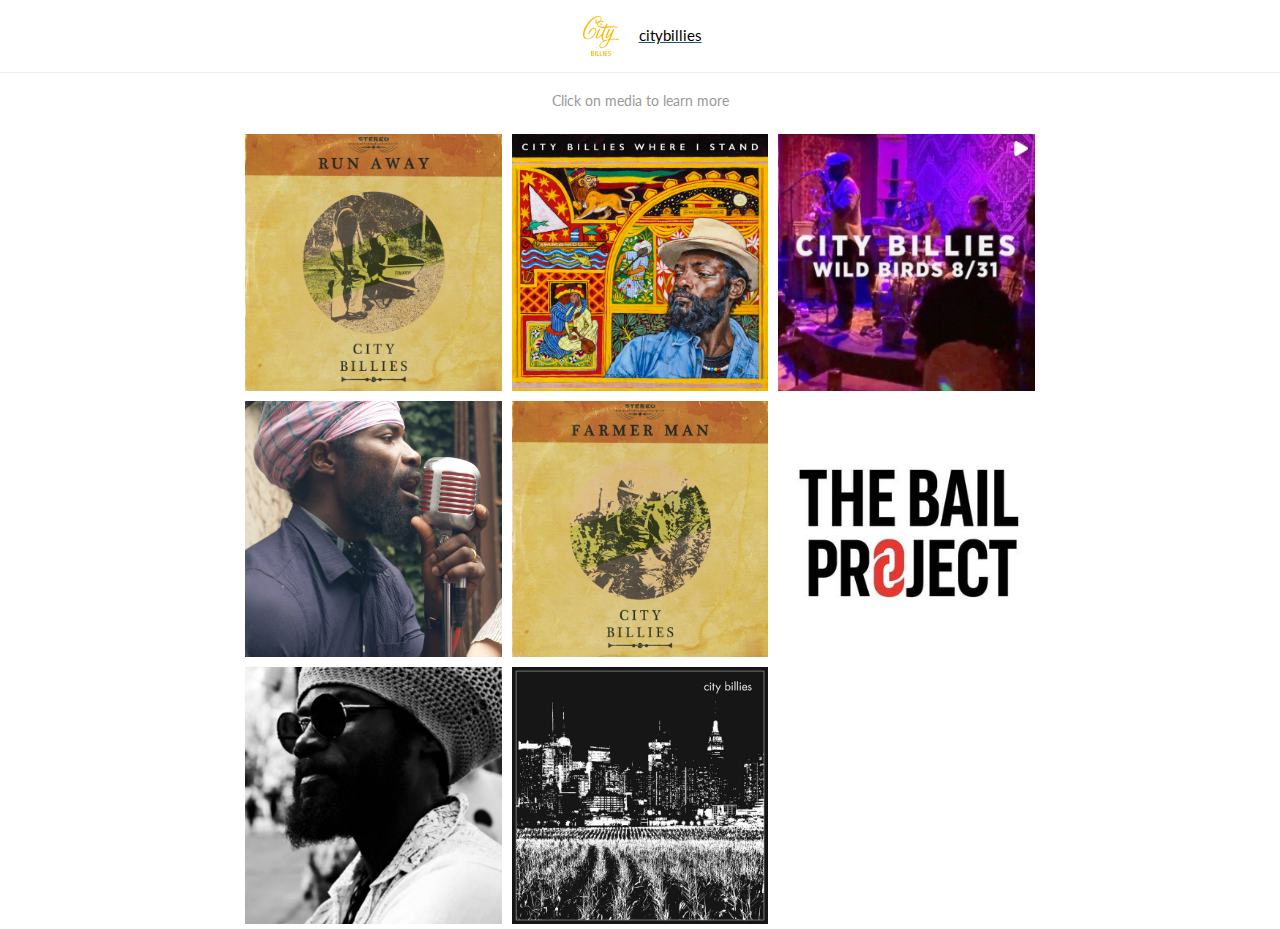
==== links.html @ 08f6c6d3 "link page" ====
<!DOCTYPE html>
<html lang="en">

<head>
    <!-- Global Site Tag (gtag.js) - Google Analytics -->
    <script async src="https://www.googletagmanager.com/gtag/js?id=UA-106588685-1"></script>
    <script>
        window.dataLayer = window.dataLayer || [];

        function gtag() {
            dataLayer.push(arguments)
        };
        gtag('js', new Date());

        gtag('config', 'UA-106588685-1');
    </script>

    <!-- Theme Made By www.w3schools.com - No Copyright -->
    <title>City Billies - Reggae Bluegrass</title>
    <meta http-equiv="Content-Type" content="text/html; charset=utf-8" />
    <meta http-equiv="Content-Type" content="text/html; charset=ISO-8859-1">
    <meta name="viewport" content="width=device-width, initial-scale=1">
    <meta property="og:title" content="City Billies Official Website" />
    <meta property="og:image" content="http://citybillies.biz/images/hero-1.JPG" />
    <link rel="stylesheet" href="https://maxcdn.bootstrapcdn.com/bootstrap/3.3.7/css/bootstrap.min.css">
    <link href="https://fonts.googleapis.com/css?family=Lato:400,700,900" rel="stylesheet">
    <link href="https://fonts.googleapis.com/css?family=Montserrat" rel="stylesheet" type="text/css">
    <link href="css/main.css" rel="stylesheet" type="text/css">
    <link rel="shortcut icon" type="image/png" href="/favicon.png" />
    <link rel="shortcut icon" type="image/png" href="http://eg.com/favicon.png" />

    <script src="https://ajax.googleapis.com/ajax/libs/jquery/3.2.1/jquery.min.js"></script>
    <script src="https://maxcdn.bootstrapcdn.com/bootstrap/3.3.7/js/bootstrap.min.js"></script>
    <style>
    </style>
    <script defer src="/js/fontawesome-all.min.js"></script>
</head>

<body id="links" data-spy="scroll" data-target=".navbar" data-offset="50">

  <div class="link-wrap">
    <div class="link-header">
      <a class="branding" href="https://www.instagram.com/citybillies">
        <img src="images/citybillies-logo.svg" alt="City Billies Logo">
        <p>citybillies</p>
      </a>
      <div class="link-info">
        Click on media to learn more
      </div>
    </div>
    <div class="links">
      <a href="https://open.spotify.com/track/1wBPbqlKQFmO5Du87Ev3A8?si=92071923c0f04e50" target="_blank">
        <img src="images/Run-Away.jpg" alt="">
      </a>
      <a href="https://citybillies.bandcamp.com/album/where-i-stand" target="_blank">
        <img src="images/where-i-stand.jpg" alt="">
      </a>
      <a href="https://youtu.be/l8PTEXvdCKA" target="_blank">
        <img src="images/wb-thumb.jpg" alt="">
      </a>
      <a href="https://vimeo.com/233765726" target="_blank">
        <img src="images/true-love.jpg" alt="">
      </a>
      <a href="https://open.spotify.com/track/1E3M1LTSgqa1vuMtIgWDpf?si=81fc581d375c4dd7" target="_blank">
        <img src="images/Farmer-Man-ny-hat.jpg" alt="">
      </a>
      
      <a href="https://bailproject.org/" target="_blank">
        <img src="images/the-bail-project.jpg" alt="">
      </a>
      <a href="https://citybillies.bandcamp.com/track/shanika-brown" target="_blank">
        <img src="images/shanika-brown.jpg" alt="">
      </a>
      <a href="https://music.apple.com/us/artist/city-billies/514095462">
        <img src="images/cb-farm-city.jpg" alt="">
      </a>
    </div>
  </div>

</body>

</html>
---- css/main.css ----
@import 'base.css';
body {
  color: #0c455e;
  background-color: #02131a;
}

nav svg {
  display: block;
}

h3,
h4 {
  color: #02131a;
}

.button {
  color: white;
  height: 46px;
  line-height: 44px;
  text-align: center;
  display: block;
  text-decoration: none;
  background-color: #feb904;
  margin: 40px auto 0px;
  max-width: 300px;
  border-radius: 3px;
  font-weight: bold;
  font-size: 1.2em;
  text-transform: uppercase;
  letter-spacing: 2px;
  text-decoration: none;
  border: 1px solid transparent;
  padding: 0 1rem;
  transition: all 0.3s ease-in-out;
}
.button:focus {
  text-decoration: none;
  opacity: 0.85;
}
.button:hover {
  color: #feb904;
  border: 1px solid #feb904;
  background-color: transparent;
  text-decoration: none;
}

.navbar {
  background-color: #02131a;
}

.navbar-nav li.active a {
  background-color: #0c495e !important;
  color: #feb904 !important;
}

.navbar li a,
.navbar .navbar-brand {
  color: #feb904 !important;
}

.navbar-default .navbar-toggle:focus,
.navbar-default .navbar-toggle:hover {
  background-color: transparent !important;
}

.navbar-default .navbar-toggle:focus .icon-bar {
  background-color: #feb904;
}

.navbar-default .navbar-toggle .icon-bar {
  background-color: white;
}

.navbar-collapse {
  border-top: 0px !important;
}

.logo {
  padding: 75px 0 50px;
  background: url(../images/logo-bg.jpg) no-repeat center;
  background-size: cover;
  text-align: center;
}
.logo svg {
  display: block;
  margin: 0 auto;
}
.logo .button-text {
  color: white;
  font-weight: bold;
  font-size: 2rem;
  padding: 6rem 0 0;
  text-transform: uppercase;
  letter-spacing: 4px;
}
.logo .button {
  margin-top: 20px;
}
.logo .fa-paper-plane {
  margin-top: 4rem;
  color: white;
}

#myCarousel .item {
  height: 100vh;
  background: url(../images/hero-1.JPG) no-repeat center;
  background-size: cover;
}
@media screen and (max-width: 450px) {
  #myCarousel .item {
    background: url(../images/bg-mobile.jpg) no-repeat center;
  }
}

.wrapper {
  position: absolute;
  width: 80%;
  top: 60%;
  left: 50%;
  transform: translate(-50%, -60%);
}

.embed-container {
  position: relative;
  padding-bottom: 56.25%;
  height: 0;
  overflow: hidden;
  max-width: 100%;
  height: auto;
}

.embed-container iframe,
.embed-container object,
.embed-container embed {
  position: absolute;
  top: 0;
  left: 0;
  width: 100%;
  height: 100%;
}

.events {
  background: url(../images/bg-light.jpg) no-repeat center;
  background-size: cover;
  padding: 50px 6%;
}
.events #event-carousel {
  margin-bottom: 1.5rem;
}
.events h3 {
  text-align: center;
  margin-bottom: 40px;
  color: #feb904 !important;
  text-transform: uppercase;
  font-size: 2em;
  font-weight: 900;
}
@media screen and (max-width: 450px) {
  .events h3 {
    font-size: 3rem;
  }
}
.events .event {
  text-align: center;
  background-color: rgba(255, 255, 255, 0.87);
  padding: 20px 6% 40px;
  max-width: 800px;
  margin: 0 auto 40px;
}
.events .event h4 {
  text-transform: uppercase;
  color: #111 !important;
  background-color: transparent;
  line-height: 1.6;
}
@media screen and (max-width: 48rem) {
  .events .event h4 {
    font-size: 2.2rem;
    letter-spacing: 2px;
  }
}
.events .event .description {
  max-width: 600px;
  margin: 0 auto;
}
.events .event .description a {
  font-size: 1.75rem;
}
.events .event .date,
.events .event .venue {
  color: #02131a;
  width: 48%;
  display: inline-block;
  vertical-align: top;
  margin-bottom: 15px;
  font-size: 0.9em;
}
.events .event .date {
  text-align: right;
  padding-right: 2%;
}
.events .event .venue {
  text-align: left;
  padding-left: 2%;
}
.events .event .maps_link {
  display: block;
  margin: 0 auto 15px;
}
.events .embed-container {
  margin: 0 auto;
  max-width: 800px;
}

@media screen and (max-width: 768px) {
  #video .item {
    height: auto;
    padding: 40px 6%;
  }
  #video .item .wrapper {
    position: inherit;
    transform: translate(0%, 0%);
    left: 0;
    top: 0;
    margin: 0 auto;
    width: 100%;
  }
}

#band {
  background-image: url(../images/bg-light.jpg);
  background-size: cover;
  padding: 50px 6%;
}
#band #band-wrapper {
  background-color: rgba(255, 255, 255, 0.87);
  padding: 60px 6% 60px;
  max-width: 800px;
  margin: 0 auto;
}
@media screen and (max-width: 48rem) {
  #band #band-wrapper {
    padding: 3rem;
  }
}
#band .person {
  opacity: 1;
}
#band .band-copy p {
  margin-bottom: 25px;
}
#band .col-sm-6 {
  margin-bottom: 40px;
}
#band .name {
  margin-bottom: 0px;
  line-height: 1;
}
#band .role {
  margin-bottom: 15px;
}
@media screen and (max-width: 768px) {
  #band {
    padding: 60px 6%;
  }
}

.social-links {
  text-align: center;
  background: url(../images/logo-bg.jpg) no-repeat center;
  background-size: cover;
  padding-top: 8rem;
  padding-bottom: 6rem;
}
@media screen and (max-width: 48rem) {
  .social-links {
    padding-top: 2rem;
    padding-bottom: 2rem;
  }
}
.social-links .row > div {
  margin-bottom: 4rem;
}
.social-links h2 {
  font-weight: bold;
  margin-bottom: 40px;
  color: white;
  text-transform: uppercase;
  letter-spacing: 3px;
}
.social-links a {
  font-size: 1.5rem;
}
.social-links .fa-facebook {
  color: white;
}
.social-links .fa-facebook path {
  fill: white;
}
.social-links .fa-spotify {
  color: #6AE368;
}
.social-links .fa-spotify path {
  fill: #6AE368;
}
.social-links .fa-instagram {
  color: #D5708E;
}
.social-links .fa-instagram path {
  fill: #D5708E;
}
.social-links .fa-bandcamp {
  color: #feb904;
}
.social-links .fa-bandcamp path {
  fill: #feb904;
}
.social-links .fa-itunes {
  color: #ccc;
}
.social-links .fa-itunes path {
  fill: #ccc;
}
.social-links .fa-youtube {
  color: red;
}
.social-links .fa-youtube path {
  fill: red;
}
.social-links .fa-vimeo {
  color: #00ADEF;
}
.social-links .fa-vimeo path {
  fill: #00ADEF;
}
footer {
  background-color: #031519;
}
footer a {
  color: #feb904;
}
footer ul li {
  margin: 0 15px;
}

.carousel-inner img {
  filter: none;
}

.wis {
  padding-top: 32px;
}
.wis h1, .wis h2, .wis a, .wis p, .wis a:hover, .wis a:focus {
  color: white;
}
.wis .row {
  margin: 24px 0;
}

.album-hover {
  text-align: center;
  padding: 20px 0 50px;
}
.album-hover a {
  margin: 0 auto;
}
.album-hover img {
  max-width: 100%;
  width: 295px;
  margin: 0 auto;
}

#links {
  background: white;
}
#links .link-wrap {
  position: relative;
}
#links .link-header {
  text-align: center;
}
#links .link-header .branding {
  box-shadow: 0 0.5px 0 0 #ddd;
  justify-content: center;
  align-items: center;
  display: flex;
  padding: 16px 0;
}
#links .link-header .branding img {
  width: 44px;
  display: inline-block;
  margin-right: 16px;
}
#links .link-header .branding p {
  margin: 0;
  color: black;
}
#links .link-header .link-info {
  color: #999;
  font-size: 14px;
  padding: 16px 0;
}
#links .links {
  display: flex;
  margin: 0 auto;
  max-width: 800px;
  width: 88%;
  flex-wrap: wrap;
}
#links .links a {
  flex: 0 0 33.33%;
  width: 33.33%;
  padding: 5px;
}
#links .links a img {
  max-width: 100%;
}

/*# sourceMappingURL=main.css.map */
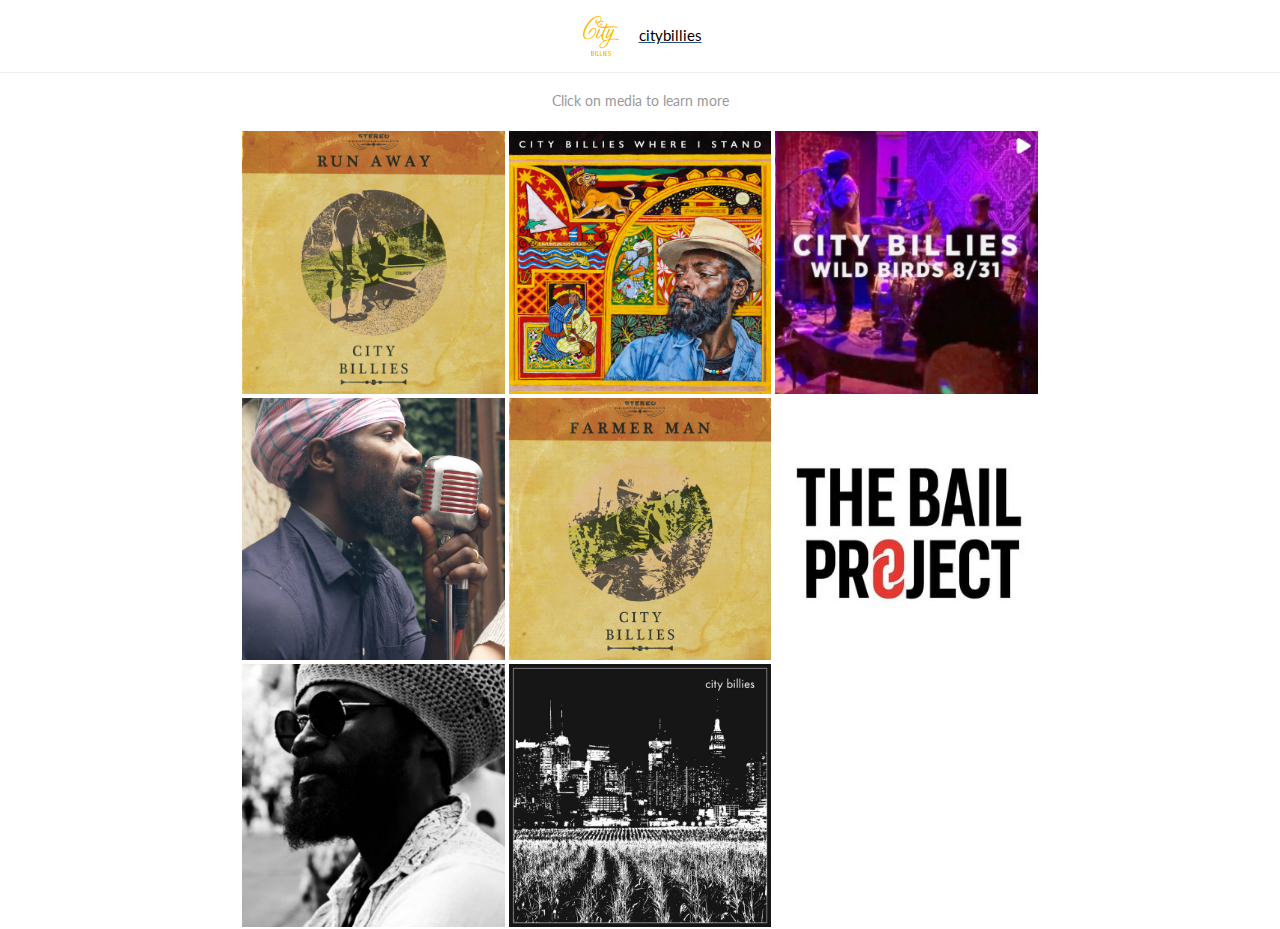
==== commit 90751bfe: "page titles" ====
--- a/links.html
+++ b/links.html
@@ -16,7 +16,7 @@
     </script>
 
     <!-- Theme Made By www.w3schools.com - No Copyright -->
-    <title>City Billies - Reggae Bluegrass</title>
+    <title>City Billies - Grass Roots Reggae</title>
     <meta http-equiv="Content-Type" content="text/html; charset=utf-8" />
     <meta http-equiv="Content-Type" content="text/html; charset=ISO-8859-1">
     <meta name="viewport" content="width=device-width, initial-scale=1">
--- a/css/main.css
+++ b/css/main.css
@@ -404,13 +404,12 @@
   display: flex;
   margin: 0 auto;
   max-width: 800px;
-  width: 88%;
   flex-wrap: wrap;
 }
 #links .links a {
   flex: 0 0 33.33%;
   width: 33.33%;
-  padding: 5px;
+  padding: 2px;
 }
 #links .links a img {
   max-width: 100%;
